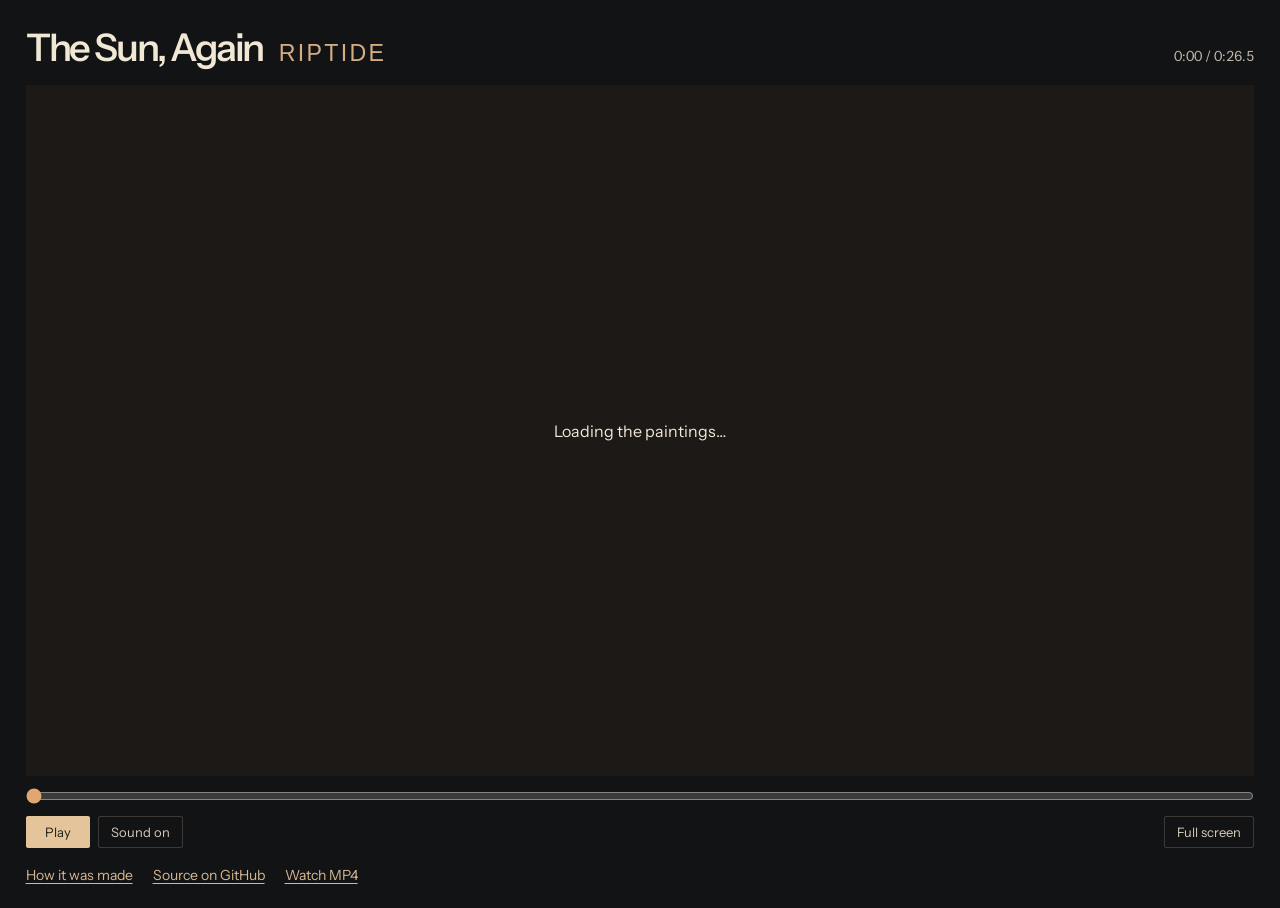
==== index.html @ d549d16a "Release Riptide and its six illustrated build notes" ====
<!doctype html><html lang="en"><head><link rel="icon" href="data:,"><meta charset="utf-8"><meta name="viewport" content="width=device-width,initial-scale=1"><title>Riptide — The Sun, Again</title>
<style>
@font-face{font-family:Instrument;src:url(assets/instrument-sans.woff2)}*{box-sizing:border-box}html{color-scheme:dark;background:#121315;color:#f1e7d5;font-family:Instrument,"PingFang SC",sans-serif}body{margin:0}main{width:min(96vw,1450px);margin:0 auto;padding:24px 0}
header{display:flex;justify-content:space-between;align-items:baseline;margin-bottom:14px}h1{font-weight:560;letter-spacing:-.055em;margin:0;font-size:clamp(22px,3vw,38px)}h1 span{font:500 .61em "PingFang SC",sans-serif;letter-spacing:.1em;margin-left:.66em;color:#d6ad82}time{font-size:14px;font-variant-numeric:tabular-nums;color:#c0b7a8}
#stage{position:relative;aspect-ratio:16/9;overflow:hidden;background:#191817}canvas{display:block;width:100%;height:100%}#notice{position:absolute;inset:0;display:grid;place-content:center;background:#1c1917}#notice[hidden]{display:none}
nav{display:flex;gap:8px;align-items:center;flex-wrap:wrap;margin-top:12px}button{background:transparent;color:#d4cabe;border:1px solid #3c3936;padding:7px 12px;border-radius:2px;font:inherit;font-size:13px;cursor:pointer}button:hover,button[aria-current=step]{color:#fff1d1;border-color:#bc7d55}#play{background:#e4c49b;color:#241f1a;border-color:transparent;min-width:64px}input{width:100%;accent-color:#e1a770;display:block;margin:12px 0 0;cursor:pointer}#chapters{display:contents}#fs{margin-left:auto}#view{width:100%;height:100%}html.render main,html.render #stage{padding:0;margin:0;width:100vw;height:100vh;max-width:none}html.render header,html.render #controls{display:none}#stage:fullscreen{display:grid;place-content:center;background:#0a0b0c}#stage:fullscreen canvas{width:min(100vw,177.777778vh);height:auto;aspect-ratio:16/9}
#stage.expanded{position:fixed;inset:0;z-index:5;width:100vw;height:100dvh;display:grid;place-items:center;background:#0a0b0c}#stage.expanded canvas{width:min(100vw,177.777778dvh);height:auto;aspect-ratio:16/9}#exit{position:absolute;right:16px;top:16px;background:#17191be0}
@media(max-width:620px){main{width:100%;padding:16px 0}header,#controls{margin-left:12px;margin-right:12px}h1{font-size:24px}button{padding:6px 8px;font-size:12px}nav{gap:5px}}
aside{display:flex;gap:20px;margin:18px 0 0}aside a{font-size:14px;color:#d6b893;text-underline-offset:3px}html.render aside{display:none}@media(max-width:620px){aside{padding:0 12px}}</style></head><body><main><header><h1>The Sun, Again<span>RIPTIDE</span></h1><time id="time">0:00 / 0:26.5</time></header><div id="stage"><canvas id="view" width="1280" height="720"></canvas><div id="notice">Loading the paintings…</div><button id="exit" hidden>Exit full screen</button></div>
<div id="controls"><input id="scrub" type="range" aria-label="Film timeline" min="0" max="26.5" step=".001" value="0"><nav><button id="play">Play</button><div id="chapters"></div><button id="mute" aria-label="Mute">Sound on</button><button id="fs" aria-label="Full screen">Full screen</button></nav></div>
<audio id="score" loop preload="auto" src="assets/score.mp3"></audio><aside><a href="making-of.html">How it was made</a><a href="https://github.com/Andy-Huang-SZU/riptide-flight">Source on GitHub</a><a href="docs/riptide.mp4">Watch MP4</a></aside></main>
<script src="assets/three-r186.js"></script><script src="assets/three-gltf-r186.js"></script><script>const SCORE={
  "duration": 26.5,
  "fps": 60,
  "bpm": 127,
  "beats": [
    {
      "time_s": 0.16698,
      "bar_position": 1
    },
    {
      "time_s": 0.63877,
      "bar_position": 2
    },
    {
      "time_s": 1.11023,
      "bar_position": 3
    },
    {
      "time_s": 1.5826,
      "bar_position": 4
    },
    {
      "time_s": 2.05367,
      "bar_position": 1
    },
    {
      "time_s": 2.52562,
      "bar_position": 2
    },
    {
      "time_s": 2.9966,
      "bar_position": 3
    },
    {
      "time_s": 3.46867,
      "bar_position": 4
    },
    {
      "time_s": 3.94019,
      "bar_position": 1
    },
    {
      "time_s": 4.41221,
      "bar_position": 2
    },
    {
      "time_s": 4.88373,
      "bar_position": 3
    },
    {
      "time_s": 5.3556,
      "bar_position": 4
    },
    {
      "time_s": 5.82735,
      "bar_position": 1
    },
    {
      "time_s": 6.29908,
      "bar_position": 2
    },
    {
      "time_s": 6.77144,
      "bar_position": 3
    },
    {
      "time_s": 7.24296,
      "bar_position": 4
    },
    {
      "time_s": 7.71503,
      "bar_position": 1
    },
    {
      "time_s": 8.18715,
      "bar_position": 2
    },
    {
      "time_s": 8.65925,
      "bar_position": 3
    },
    {
      "time_s": 9.13139,
      "bar_position": 4
    },
    {
      "time_s": 9.60371,
      "bar_position": 1
    },
    {
      "time_s": 10.07575,
      "bar_position": 2
    },
    {
      "time_s": 10.54854,
      "bar_position": 3
    },
    {
      "time_s": 11.02062,
      "bar_position": 4
    },
    {
      "time_s": 11.49312,
      "bar_position": 1
    },
    {
      "time_s": 11.96548,
      "bar_position": 2
    },
    {
      "time_s": 12.43829,
      "bar_position": 3
    },
    {
      "time_s": 12.91052,
      "bar_position": 4
    },
    {
      "time_s": 13.38358,
      "bar_position": 1
    },
    {
      "time_s": 13.85656,
      "bar_position": 2
    },
    {
      "time_s": 14.32944,
      "bar_position": 3
    },
    {
      "time_s": 14.80192,
      "bar_position": 4
    },
    {
      "time_s": 15.27519,
      "bar_position": 1
    },
    {
      "time_s": 15.74777,
      "bar_position": 2
    },
    {
      "time_s": 16.22048,
      "bar_position": 3
    },
    {
      "time_s": 16.69327,
      "bar_position": 4
    },
    {
      "time_s": 17.16588,
      "bar_position": 1
    },
    {
      "time_s": 17.63844,
      "bar_position": 2
    },
    {
      "time_s": 18.111,
      "bar_position": 3
    },
    {
      "time_s": 18.58358,
      "bar_position": 4
    },
    {
      "time_s": 19.05594,
      "bar_position": 1
    },
    {
      "time_s": 19.52831,
      "bar_position": 2
    },
    {
      "time_s": 20.001,
      "bar_position": 3
    },
    {
      "time_s": 20.47373,
      "bar_position": 4
    },
    {
      "time_s": 20.94656,
      "bar_position": 1
    },
    {
      "time_s": 21.41948,
      "bar_position": 2
    },
    {
      "time_s": 21.89206,
      "bar_position": 3
    },
    {
      "time_s": 22.3646,
      "bar_position": 4
    },
    {
      "time_s": 22.83794,
      "bar_position": 1
    },
    {
      "time_s": 23.31102,
      "bar_position": 2
    },
    {
      "time_s": 23.7839,
      "bar_position": 3
    },
    {
      "time_s": 24.25708,
      "bar_position": 4
    },
    {
      "time_s": 24.73104,
      "bar_position": 1
    },
    {
      "time_s": 25.2044,
      "bar_position": 2
    },
    {
      "time_s": 25.6775,
      "bar_position": 3
    },
    {
      "time_s": 26.15112,
      "bar_position": 4
    }
  ],
  "cues": {
    "birth": 0.131,
    "release": 0.619,
    "runup": 3.449,
    "approach": 5.805,
    "print": 7.695,
    "inkSnap": 10.531,
    "brake": 12.895,
    "break": 13.367,
    "coil": 14.781,
    "oil": 15.279,
    "climb": 17.171,
    "sweep": 19.065,
    "crest": 20.953,
    "sun": 22.845,
    "lastKick": 23.311,
    "imprint": 24.711,
    "end": 26.131
  }
}
;const ASSETS={"dawn": {"full": "assets/dawn-master.jpg", "screen": "assets/web/dawn.webp"}, "strata": {"full": "assets/strata-master.jpg", "screen": "assets/web/strata.webp"}, "tide": {"full": "assets/tide-master.jpg", "screen": "assets/web/tide.webp"}, "micro": "assets/material-relief.png"};const RIG='assets/studio-swallow.glb';</script>
<script src="src/surface.js"></script><script src="src/flight.js"></script><script src="src/traces.js"></script><script src="src/stamps.js"></script><script src="src/printworks.js"></script><script src="src/paper.js"></script><script src="src/tide.js"></script><script src="src/film.js"></script><script src="src/play.js"></script></body></html>
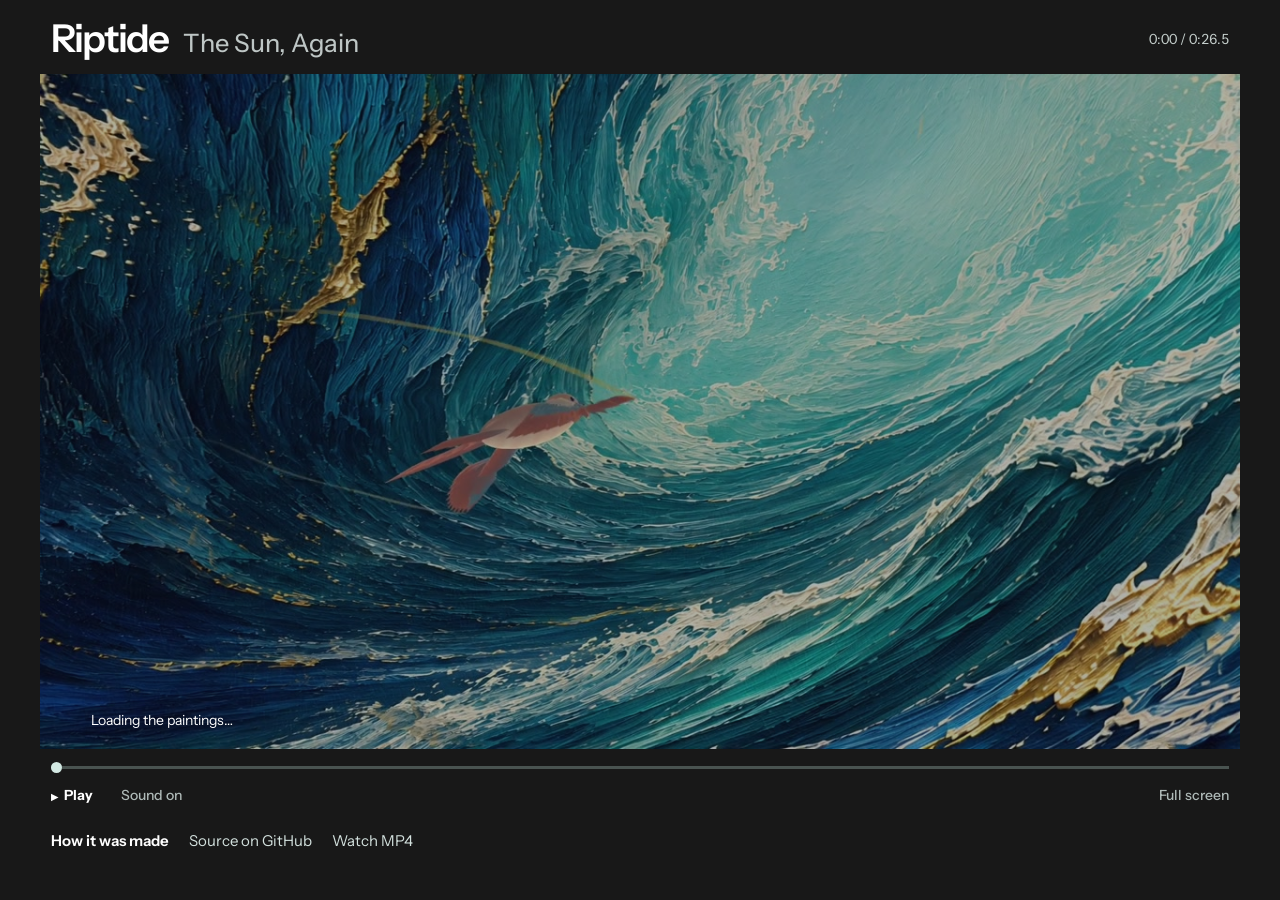
==== commit 9f91f589: "Present the film and six build notes as a borderless motion feature" ====
--- a/index.html
+++ b/index.html
@@ -1,4 +1,4 @@
-<!doctype html><html lang="en"><head><link rel="icon" href="data:,"><meta charset="utf-8"><meta name="viewport" content="width=device-width,initial-scale=1"><title>Riptide — The Sun, Again</title>
+<!doctype html><html lang="en"><head><link rel="icon" href="data:,"><meta charset="utf-8"><meta name="viewport" content="width=device-width,initial-scale=1"><title>Riptide — The Sun, Again</title><meta name="description" content="Fly into three paintings in a 26.5-second Three.js film by Andy Woohoo."><meta property="og:image" content="https://andy-huang-szu.github.io/riptide-flight/docs/cover.jpg">
 <style>
 @font-face{font-family:Instrument;src:url(assets/instrument-sans.woff2)}*{box-sizing:border-box}html{color-scheme:dark;background:#121315;color:#f1e7d5;font-family:Instrument,"PingFang SC",sans-serif}body{margin:0}main{width:min(96vw,1450px);margin:0 auto;padding:24px 0}
 header{display:flex;justify-content:space-between;align-items:baseline;margin-bottom:14px}h1{font-weight:560;letter-spacing:-.055em;margin:0;font-size:clamp(22px,3vw,38px)}h1 span{font:500 .61em "PingFang SC",sans-serif;letter-spacing:.1em;margin-left:.66em;color:#d6ad82}time{font-size:14px;font-variant-numeric:tabular-nums;color:#c0b7a8}
@@ -6,7 +6,30 @@
 nav{display:flex;gap:8px;align-items:center;flex-wrap:wrap;margin-top:12px}button{background:transparent;color:#d4cabe;border:1px solid #3c3936;padding:7px 12px;border-radius:2px;font:inherit;font-size:13px;cursor:pointer}button:hover,button[aria-current=step]{color:#fff1d1;border-color:#bc7d55}#play{background:#e4c49b;color:#241f1a;border-color:transparent;min-width:64px}input{width:100%;accent-color:#e1a770;display:block;margin:12px 0 0;cursor:pointer}#chapters{display:contents}#fs{margin-left:auto}#view{width:100%;height:100%}html.render main,html.render #stage{padding:0;margin:0;width:100vw;height:100vh;max-width:none}html.render header,html.render #controls{display:none}#stage:fullscreen{display:grid;place-content:center;background:#0a0b0c}#stage:fullscreen canvas{width:min(100vw,177.777778vh);height:auto;aspect-ratio:16/9}
 #stage.expanded{position:fixed;inset:0;z-index:5;width:100vw;height:100dvh;display:grid;place-items:center;background:#0a0b0c}#stage.expanded canvas{width:min(100vw,177.777778dvh);height:auto;aspect-ratio:16/9}#exit{position:absolute;right:16px;top:16px;background:#17191be0}
 @media(max-width:620px){main{width:100%;padding:16px 0}header,#controls{margin-left:12px;margin-right:12px}h1{font-size:24px}button{padding:6px 8px;font-size:12px}nav{gap:5px}}
-aside{display:flex;gap:20px;margin:18px 0 0}aside a{font-size:14px;color:#d6b893;text-underline-offset:3px}html.render aside{display:none}@media(max-width:620px){aside{padding:0 12px}}</style></head><body><main><header><h1>The Sun, Again<span>RIPTIDE</span></h1><time id="time">0:00 / 0:26.5</time></header><div id="stage"><canvas id="view" width="1280" height="720"></canvas><div id="notice">Loading the paintings…</div><button id="exit" hidden>Exit full screen</button></div>
+aside{display:flex;gap:20px;margin:18px 0 0}aside a{font-size:14px;color:#d6b893;text-underline-offset:3px}html.render aside{display:none}@media(max-width:620px){aside{padding:0 12px}}html{background:#181818;color:#fff;font-family:Instrument,"PingFang SC",sans-serif}
+body{min-height:100dvh}
+main{width:min(100%,1540px);margin:0 auto;padding:0 0 24px}
+header{padding:20px 4vw 16px;margin:0;align-items:center}
+h1{font-size:clamp(24px,3vw,42px);line-height:1;letter-spacing:-.055em;font-weight:600}
+h1 span{font:450 .66em/1 Instrument,sans-serif;letter-spacing:0;color:#bec6c5;margin-left:.6em}
+time{color:#c4cecb}
+#stage{background:#131919 url("docs/cover.jpg") center center / cover no-repeat;aspect-ratio:16/9;width:min(100%,133.33dvh);margin:0 auto}
+#stage:has(#notice:not([hidden])) canvas{opacity:0}
+#notice{background:#10171755;color:white;align-content:end;justify-content:start;padding:20px 4vw;font-size:14px}
+#controls,aside{margin:0;padding:0 4vw}
+#scrub{appearance:none;height:3px;background:#495350;accent-color:#c7dedb;margin:17px 0 12px}
+#scrub::-webkit-slider-thumb{appearance:none;background:#d3e9e3;width:11px;height:11px;border-radius:50%}
+nav{margin:0;gap:16px}
+nav button,#exit{border:0;border-radius:0;padding:6px 0;background:transparent;color:#aeb9b7;font:500 14px/1.2 Instrument,sans-serif}
+nav button:hover,nav button[aria-current=step],#play{background:transparent;color:white;border:0}
+#play{min-width:0;font-weight:680;margin-right:12px}
+#play:before{content:'▶';font-size:9px;margin-right:6px}
+aside{margin-top:21px;gap:20px}
+aside a{font-size:15px;color:#d3e1de;text-decoration:none}aside a:first-child{color:white;font-weight:630}aside a:hover{text-decoration:underline}
+html.render #stage{height:100vh;width:100vw;max-height:none}
+#exit{background:#181818c7;padding:6px 9px}
+@media(max-width:650px){header{padding:17px 16px}#controls,aside{margin:0;padding:0 16px}nav{gap:6px 12px}nav button{font-size:13px}aside{margin-top:16px}}
+</style></head><body><main><header><h1>Riptide<span>The Sun, Again</span></h1><time id="time">0:00 / 0:26.5</time></header><div id="stage"><canvas id="view" width="1280" height="720"></canvas><div id="notice">Loading the paintings…</div><button id="exit" hidden>Exit full screen</button></div>
 <div id="controls"><input id="scrub" type="range" aria-label="Film timeline" min="0" max="26.5" step=".001" value="0"><nav><button id="play">Play</button><div id="chapters"></div><button id="mute" aria-label="Mute">Sound on</button><button id="fs" aria-label="Full screen">Full screen</button></nav></div>
 <audio id="score" loop preload="auto" src="assets/score.mp3"></audio><aside><a href="making-of.html">How it was made</a><a href="https://github.com/Andy-Huang-SZU/riptide-flight">Source on GitHub</a><a href="docs/riptide.mp4">Watch MP4</a></aside></main>
 <script src="assets/three-r186.js"></script><script src="assets/three-gltf-r186.js"></script><script>const SCORE={
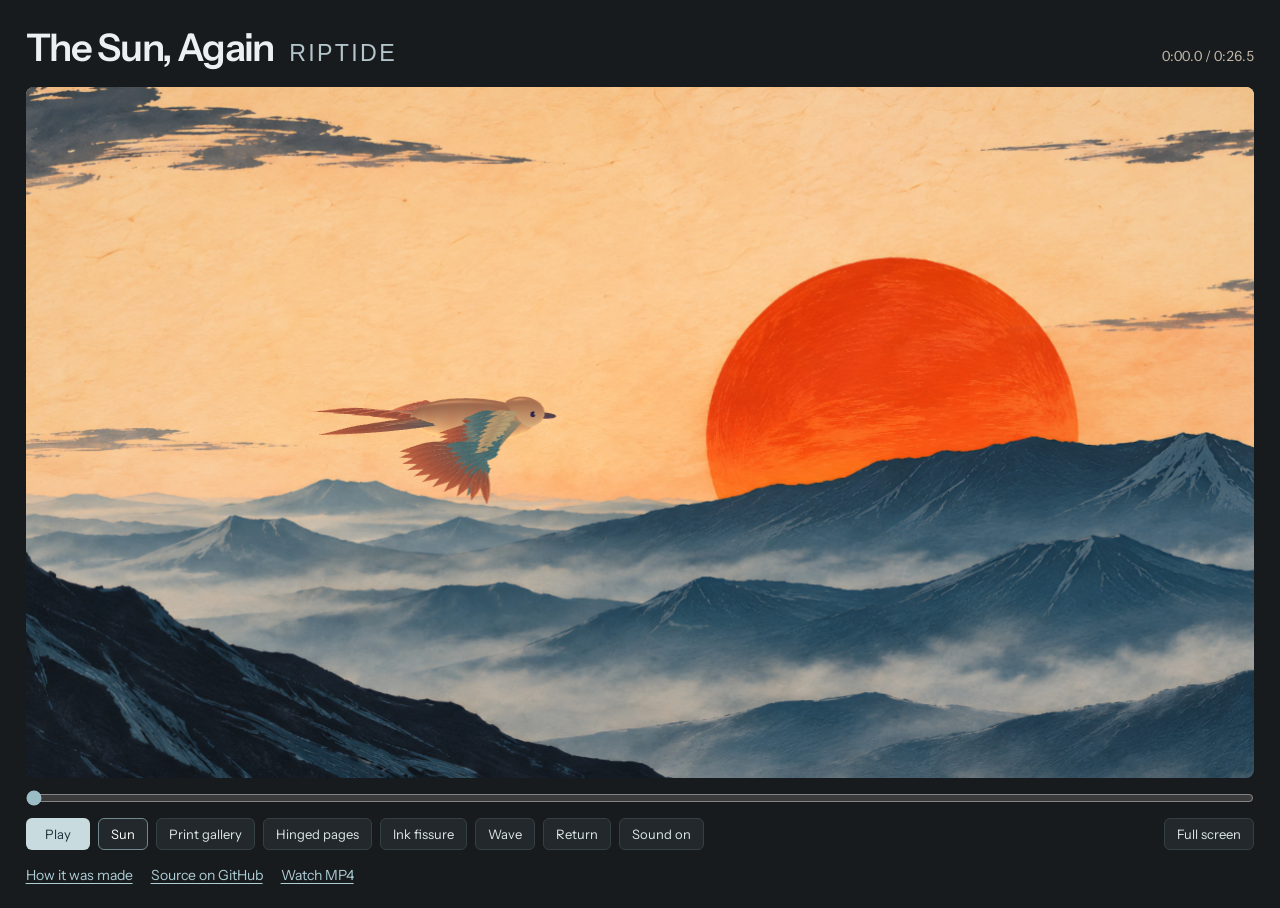
==== commit d17ddae9: "Restore the original guide layout and refine its visual rhythm" ====
--- a/index.html
+++ b/index.html
@@ -1,4 +1,4 @@
-<!doctype html><html lang="en"><head><link rel="icon" href="data:,"><meta charset="utf-8"><meta name="viewport" content="width=device-width,initial-scale=1"><title>Riptide — The Sun, Again</title><meta name="description" content="Fly into three paintings in a 26.5-second Three.js film by Andy Woohoo."><meta property="og:image" content="https://andy-huang-szu.github.io/riptide-flight/docs/cover.jpg">
+<!doctype html><html lang="en"><head><link rel="icon" href="data:,"><meta charset="utf-8"><meta name="viewport" content="width=device-width,initial-scale=1"><title>Riptide — The Sun, Again</title>
 <style>
 @font-face{font-family:Instrument;src:url(assets/instrument-sans.woff2)}*{box-sizing:border-box}html{color-scheme:dark;background:#121315;color:#f1e7d5;font-family:Instrument,"PingFang SC",sans-serif}body{margin:0}main{width:min(96vw,1450px);margin:0 auto;padding:24px 0}
 header{display:flex;justify-content:space-between;align-items:baseline;margin-bottom:14px}h1{font-weight:560;letter-spacing:-.055em;margin:0;font-size:clamp(22px,3vw,38px)}h1 span{font:500 .61em "PingFang SC",sans-serif;letter-spacing:.1em;margin-left:.66em;color:#d6ad82}time{font-size:14px;font-variant-numeric:tabular-nums;color:#c0b7a8}
@@ -6,30 +6,21 @@
 nav{display:flex;gap:8px;align-items:center;flex-wrap:wrap;margin-top:12px}button{background:transparent;color:#d4cabe;border:1px solid #3c3936;padding:7px 12px;border-radius:2px;font:inherit;font-size:13px;cursor:pointer}button:hover,button[aria-current=step]{color:#fff1d1;border-color:#bc7d55}#play{background:#e4c49b;color:#241f1a;border-color:transparent;min-width:64px}input{width:100%;accent-color:#e1a770;display:block;margin:12px 0 0;cursor:pointer}#chapters{display:contents}#fs{margin-left:auto}#view{width:100%;height:100%}html.render main,html.render #stage{padding:0;margin:0;width:100vw;height:100vh;max-width:none}html.render header,html.render #controls{display:none}#stage:fullscreen{display:grid;place-content:center;background:#0a0b0c}#stage:fullscreen canvas{width:min(100vw,177.777778vh);height:auto;aspect-ratio:16/9}
 #stage.expanded{position:fixed;inset:0;z-index:5;width:100vw;height:100dvh;display:grid;place-items:center;background:#0a0b0c}#stage.expanded canvas{width:min(100vw,177.777778dvh);height:auto;aspect-ratio:16/9}#exit{position:absolute;right:16px;top:16px;background:#17191be0}
 @media(max-width:620px){main{width:100%;padding:16px 0}header,#controls{margin-left:12px;margin-right:12px}h1{font-size:24px}button{padding:6px 8px;font-size:12px}nav{gap:5px}}
-aside{display:flex;gap:20px;margin:18px 0 0}aside a{font-size:14px;color:#d6b893;text-underline-offset:3px}html.render aside{display:none}@media(max-width:620px){aside{padding:0 12px}}html{background:#181818;color:#fff;font-family:Instrument,"PingFang SC",sans-serif}
-body{min-height:100dvh}
-main{width:min(100%,1540px);margin:0 auto;padding:0 0 24px}
-header{padding:20px 4vw 16px;margin:0;align-items:center}
-h1{font-size:clamp(24px,3vw,42px);line-height:1;letter-spacing:-.055em;font-weight:600}
-h1 span{font:450 .66em/1 Instrument,sans-serif;letter-spacing:0;color:#bec6c5;margin-left:.6em}
-time{color:#c4cecb}
-#stage{background:#131919 url("docs/cover.jpg") center center / cover no-repeat;aspect-ratio:16/9;width:min(100%,133.33dvh);margin:0 auto}
+aside{display:flex;gap:20px;margin:18px 0 0}aside a{font-size:14px;color:#d6b893;text-underline-offset:3px}html.render aside{display:none}@media(max-width:620px){aside{padding:0 12px}}html{background:#181b1d;color:#edf0f0}
+main{width:min(96vw,1400px);padding:24px 0}
+header{margin-bottom:16px}h1{letter-spacing:-.035em;font-weight:600}h1 span{color:#b4c6cb}
+#stage,#notice{border-radius:8px}
+#stage{background:#1a2429 url("docs/cover.jpg") center/cover no-repeat}
 #stage:has(#notice:not([hidden])) canvas{opacity:0}
-#notice{background:#10171755;color:white;align-content:end;justify-content:start;padding:20px 4vw;font-size:14px}
-#controls,aside{margin:0;padding:0 4vw}
-#scrub{appearance:none;height:3px;background:#495350;accent-color:#c7dedb;margin:17px 0 12px}
-#scrub::-webkit-slider-thumb{appearance:none;background:#d3e9e3;width:11px;height:11px;border-radius:50%}
-nav{margin:0;gap:16px}
-nav button,#exit{border:0;border-radius:0;padding:6px 0;background:transparent;color:#aeb9b7;font:500 14px/1.2 Instrument,sans-serif}
-nav button:hover,nav button[aria-current=step],#play{background:transparent;color:white;border:0}
-#play{min-width:0;font-weight:680;margin-right:12px}
-#play:before{content:'▶';font-size:9px;margin-right:6px}
-aside{margin-top:21px;gap:20px}
-aside a{font-size:15px;color:#d3e1de;text-decoration:none}aside a:first-child{color:white;font-weight:630}aside a:hover{text-decoration:underline}
-html.render #stage{height:100vh;width:100vw;max-height:none}
-#exit{background:#181818c7;padding:6px 9px}
-@media(max-width:650px){header{padding:17px 16px}#controls,aside{margin:0;padding:0 16px}nav{gap:6px 12px}nav button{font-size:13px}aside{margin-top:16px}}
-</style></head><body><main><header><h1>Riptide<span>The Sun, Again</span></h1><time id="time">0:00 / 0:26.5</time></header><div id="stage"><canvas id="view" width="1280" height="720"></canvas><div id="notice">Loading the paintings…</div><button id="exit" hidden>Exit full screen</button></div>
+#notice{background:#15232855;color:white}
+nav{gap:8px;margin-top:12px}
+button{background:#22282b;border:1px solid #354044;border-radius:6px;color:#dfe7e8;padding:7px 12px}
+button:hover,button[aria-current=step]{border-color:#70888f;color:#fff}
+#play{background:#c8dce0;color:#1b3037;border-color:transparent}
+input{accent-color:#9bbdc5}aside{gap:18px;margin-top:16px}aside a{color:#adcdd5}
+#stage:fullscreen,#stage.expanded,html.render #stage{border-radius:0}
+@media(max-width:620px){main{width:100%;padding:16px 0}#stage{border-radius:0}nav{gap:6px}button{padding:6px 8px}}
+</style></head><body><main><header><h1>The Sun, Again<span>RIPTIDE</span></h1><time id="time">0:00 / 0:26.5</time></header><div id="stage"><canvas id="view" width="1280" height="720"></canvas><div id="notice">Loading the paintings…</div><button id="exit" hidden>Exit full screen</button></div>
 <div id="controls"><input id="scrub" type="range" aria-label="Film timeline" min="0" max="26.5" step=".001" value="0"><nav><button id="play">Play</button><div id="chapters"></div><button id="mute" aria-label="Mute">Sound on</button><button id="fs" aria-label="Full screen">Full screen</button></nav></div>
 <audio id="score" loop preload="auto" src="assets/score.mp3"></audio><aside><a href="making-of.html">How it was made</a><a href="https://github.com/Andy-Huang-SZU/riptide-flight">Source on GitHub</a><a href="docs/riptide.mp4">Watch MP4</a></aside></main>
 <script src="assets/three-r186.js"></script><script src="assets/three-gltf-r186.js"></script><script>const SCORE={
